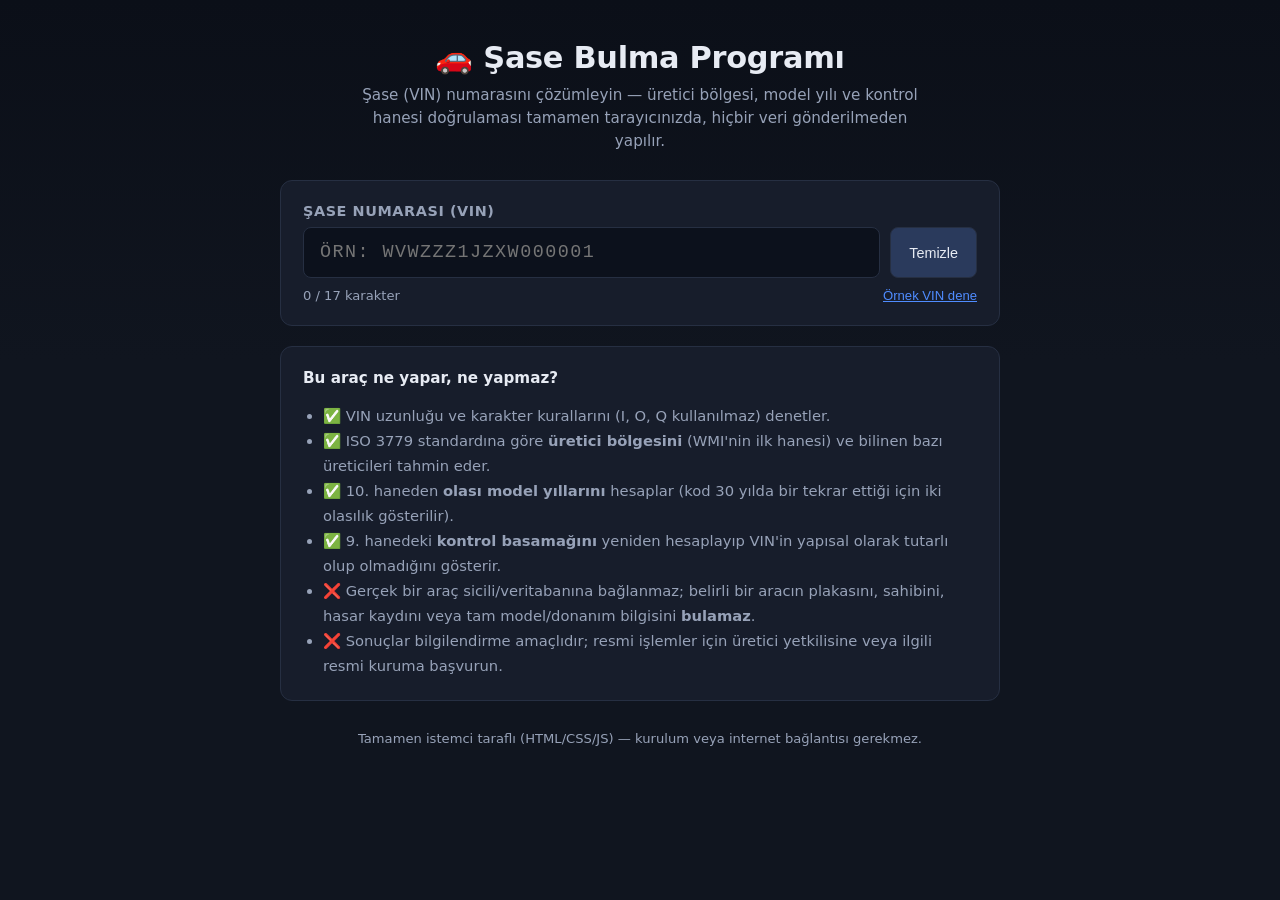
==== apps/sase-bulma-programi/index.html @ 27269a32 "Add Şase Bulma Programı: client-side VIN/chassis number decoder Standalone browser app (no server, n" ====
<!DOCTYPE html>
<html lang="tr">
<head>
<meta charset="UTF-8">
<meta name="viewport" content="width=device-width, initial-scale=1.0">
<title>Şase Bulma Programı</title>
<link rel="stylesheet" href="style.css">
</head>
<body>
  <div class="wrap">
    <header>
      <h1>🚗 Şase Bulma Programı</h1>
      <p class="subtitle">Şase (VIN) numarasını çözümleyin — üretici bölgesi, model yılı ve kontrol hanesi doğrulaması tamamen tarayıcınızda, hiçbir veri gönderilmeden yapılır.</p>
    </header>

    <main>
      <section class="card">
        <label for="vin-input">Şase Numarası (VIN)</label>
        <div class="input-row">
          <input
            id="vin-input"
            type="text"
            maxlength="17"
            autocomplete="off"
            spellcheck="false"
            placeholder="Örn: WVWZZZ1JZXW000001"
          >
          <button id="clear-btn" class="btn-secondary" type="button">Temizle</button>
        </div>
        <div class="input-meta">
          <span id="char-count">0 / 17 karakter</span>
          <button id="sample-btn" class="link-btn" type="button">Örnek VIN dene</button>
        </div>
        <div id="error-box" class="error-box" hidden></div>
      </section>

      <section id="result" class="card" hidden>
        <h2>Sonuç</h2>
        <div class="result-grid" id="result-grid"></div>

        <div class="breakdown">
          <h3>VIN Yapısı</h3>
          <div class="vin-visual" id="vin-visual"></div>
        </div>
      </section>

      <section class="card info-card">
        <h3>Bu araç ne yapar, ne yapmaz?</h3>
        <ul>
          <li>✅ VIN uzunluğu ve karakter kurallarını (I, O, Q kullanılmaz) denetler.</li>
          <li>✅ ISO 3779 standardına göre <strong>üretici bölgesini</strong> (WMI'nin ilk hanesi) ve bilinen bazı üreticileri tahmin eder.</li>
          <li>✅ 10. haneden <strong>olası model yıllarını</strong> hesaplar (kod 30 yılda bir tekrar ettiği için iki olasılık gösterilir).</li>
          <li>✅ 9. hanedeki <strong>kontrol basamağını</strong> yeniden hesaplayıp VIN'in yapısal olarak tutarlı olup olmadığını gösterir.</li>
          <li>❌ Gerçek bir araç sicili/veritabanına bağlanmaz; belirli bir aracın plakasını, sahibini, hasar kaydını veya tam model/donanım bilgisini <strong>bulamaz</strong>.</li>
          <li>❌ Sonuçlar bilgilendirme amaçlıdır; resmi işlemler için üretici yetkilisine veya ilgili resmi kuruma başvurun.</li>
        </ul>
      </section>
    </main>

    <footer>
      <p>Tamamen istemci taraflı (HTML/CSS/JS) — kurulum veya internet bağlantısı gerekmez.</p>
    </footer>
  </div>

  <script src="app.js"></script>
</body>
</html>
---- apps/sase-bulma-programi/style.css ----
:root {
  --bg: #0f1420;
  --panel: #171d2b;
  --panel-border: #262f42;
  --text: #e7ebf3;
  --muted: #97a2b8;
  --accent: #4f8cff;
  --accent-dim: #2a3a5c;
  --good: #35c98f;
  --bad: #ff5d6c;
  --warn: #f5b942;
  --radius: 12px;
  font-size: 16px;
}

* { box-sizing: border-box; }

body {
  margin: 0;
  background: linear-gradient(180deg, #0b0f18, #10151f 40%);
  color: var(--text);
  font-family: "Segoe UI", system-ui, -apple-system, Roboto, Arial, sans-serif;
  min-height: 100vh;
}

.wrap {
  max-width: 760px;
  margin: 0 auto;
  padding: 40px 20px 60px;
}

header { text-align: center; margin-bottom: 28px; }

header h1 {
  margin: 0 0 8px;
  font-size: 1.9rem;
  letter-spacing: -0.01em;
}

.subtitle {
  color: var(--muted);
  margin: 0 auto;
  max-width: 560px;
  line-height: 1.5;
  font-size: 0.95rem;
}

.card {
  background: var(--panel);
  border: 1px solid var(--panel-border);
  border-radius: var(--radius);
  padding: 22px;
  margin-bottom: 20px;
}

label {
  display: block;
  font-weight: 600;
  margin-bottom: 8px;
  font-size: 0.9rem;
  color: var(--muted);
  text-transform: uppercase;
  letter-spacing: 0.04em;
}

.input-row {
  display: flex;
  gap: 10px;
}

#vin-input {
  flex: 1;
  background: #0c111c;
  border: 1px solid var(--panel-border);
  color: var(--text);
  border-radius: 8px;
  padding: 14px 16px;
  font-size: 1.15rem;
  font-family: "SFMono-Regular", Consolas, "Liberation Mono", Menlo, monospace;
  letter-spacing: 0.08em;
  text-transform: uppercase;
  outline: none;
  transition: border-color 0.15s;
}

#vin-input:focus { border-color: var(--accent); }

.btn-secondary {
  background: var(--accent-dim);
  color: var(--text);
  border: 1px solid var(--panel-border);
  border-radius: 8px;
  padding: 0 18px;
  cursor: pointer;
  font-size: 0.9rem;
}

.btn-secondary:hover { filter: brightness(1.25); }

.input-meta {
  display: flex;
  justify-content: space-between;
  align-items: center;
  margin-top: 10px;
  font-size: 0.82rem;
  color: var(--muted);
}

.link-btn {
  background: none;
  border: none;
  color: var(--accent);
  cursor: pointer;
  font-size: 0.82rem;
  padding: 0;
  text-decoration: underline;
}

.error-box {
  margin-top: 14px;
  background: rgba(255, 93, 108, 0.1);
  border: 1px solid rgba(255, 93, 108, 0.35);
  color: #ff9aa4;
  padding: 12px 14px;
  border-radius: 8px;
  font-size: 0.88rem;
  line-height: 1.5;
}

#result h2 {
  margin-top: 0;
  font-size: 1.1rem;
}

.result-grid {
  display: grid;
  grid-template-columns: 1fr 1fr;
  gap: 14px;
  margin-bottom: 24px;
}

@media (max-width: 520px) {
  .result-grid { grid-template-columns: 1fr; }
}

.result-item {
  background: #0c111c;
  border: 1px solid var(--panel-border);
  border-radius: 10px;
  padding: 14px 16px;
}

.result-item .rlabel {
  font-size: 0.75rem;
  text-transform: uppercase;
  letter-spacing: 0.05em;
  color: var(--muted);
  margin-bottom: 6px;
}

.result-item .rvalue {
  font-size: 1.05rem;
  font-weight: 600;
}

.result-item.status-ok .rvalue { color: var(--good); }
.result-item.status-warn .rvalue { color: var(--warn); }
.result-item.status-bad .rvalue { color: var(--bad); }

.breakdown h3 {
  font-size: 0.95rem;
  color: var(--muted);
  margin-bottom: 12px;
}

.vin-visual {
  display: flex;
  flex-wrap: wrap;
  gap: 6px;
  font-family: monospace;
}

.vin-char {
  display: flex;
  flex-direction: column;
  align-items: center;
  gap: 4px;
}

.vin-char .box {
  width: 34px;
  height: 34px;
  display: flex;
  align-items: center;
  justify-content: center;
  border-radius: 6px;
  font-weight: 700;
  font-size: 1rem;
  background: var(--accent-dim);
  border: 1px solid var(--panel-border);
}

.vin-char .seg-label {
  font-size: 0.6rem;
  color: var(--muted);
  text-align: center;
  max-width: 60px;
}

.vin-char.wmi .box { background: #2a4a7c; }
.vin-char.vds .box { background: #3a3560; }
.vin-char.year .box { background: #5c3a1e; }
.vin-char.plant .box { background: #1e5c4a; }
.vin-char.serial .box { background: #4a1e5c; }

.info-card ul {
  margin: 0;
  padding-left: 20px;
  line-height: 1.7;
  font-size: 0.92rem;
  color: var(--muted);
}

.info-card h3 { margin-top: 0; font-size: 0.95rem; color: var(--text); }

footer {
  text-align: center;
  color: var(--muted);
  font-size: 0.82rem;
  margin-top: 30px;
}
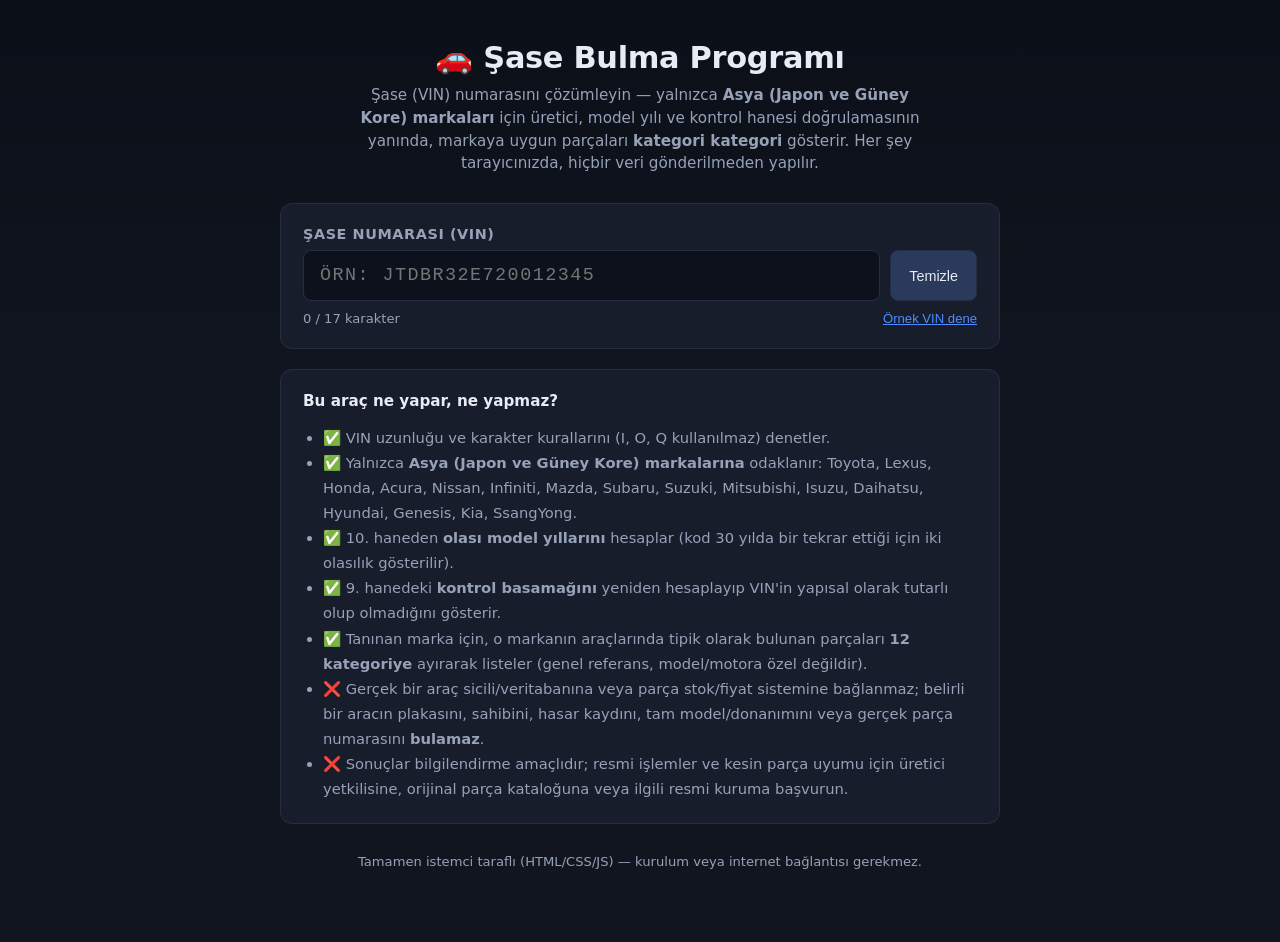
==== commit 8bd2d229: "Narrow VIN coverage to Asian brands and add categorized parts reference Restrict the WMI table to Ja" ====
--- a/apps/sase-bulma-programi/index.html
+++ b/apps/sase-bulma-programi/index.html
@@ -10,7 +10,7 @@
   <div class="wrap">
     <header>
       <h1>🚗 Şase Bulma Programı</h1>
-      <p class="subtitle">Şase (VIN) numarasını çözümleyin — üretici bölgesi, model yılı ve kontrol hanesi doğrulaması tamamen tarayıcınızda, hiçbir veri gönderilmeden yapılır.</p>
+      <p class="subtitle">Şase (VIN) numarasını çözümleyin — yalnızca <strong>Asya (Japon ve Güney Kore) markaları</strong> için üretici, model yılı ve kontrol hanesi doğrulamasının yanında, markaya uygun parçaları <strong>kategori kategori</strong> gösterir. Her şey tarayıcınızda, hiçbir veri gönderilmeden yapılır.</p>
     </header>
 
     <main>
@@ -23,7 +23,7 @@
             maxlength="17"
             autocomplete="off"
             spellcheck="false"
-            placeholder="Örn: WVWZZZ1JZXW000001"
+            placeholder="Örn: JTDBR32E720012345"
           >
           <button id="clear-btn" class="btn-secondary" type="button">Temizle</button>
         </div>
@@ -44,15 +44,22 @@
         </div>
       </section>
 
+      <section id="parts" class="card" hidden>
+        <h2>Uyumlu Parça Kategorileri</h2>
+        <p class="parts-intro" id="parts-intro"></p>
+        <div class="parts-grid" id="parts-grid"></div>
+      </section>
+
       <section class="card info-card">
         <h3>Bu araç ne yapar, ne yapmaz?</h3>
         <ul>
           <li>✅ VIN uzunluğu ve karakter kurallarını (I, O, Q kullanılmaz) denetler.</li>
-          <li>✅ ISO 3779 standardına göre <strong>üretici bölgesini</strong> (WMI'nin ilk hanesi) ve bilinen bazı üreticileri tahmin eder.</li>
+          <li>✅ Yalnızca <strong>Asya (Japon ve Güney Kore) markalarına</strong> odaklanır: Toyota, Lexus, Honda, Acura, Nissan, Infiniti, Mazda, Subaru, Suzuki, Mitsubishi, Isuzu, Daihatsu, Hyundai, Genesis, Kia, SsangYong.</li>
           <li>✅ 10. haneden <strong>olası model yıllarını</strong> hesaplar (kod 30 yılda bir tekrar ettiği için iki olasılık gösterilir).</li>
           <li>✅ 9. hanedeki <strong>kontrol basamağını</strong> yeniden hesaplayıp VIN'in yapısal olarak tutarlı olup olmadığını gösterir.</li>
-          <li>❌ Gerçek bir araç sicili/veritabanına bağlanmaz; belirli bir aracın plakasını, sahibini, hasar kaydını veya tam model/donanım bilgisini <strong>bulamaz</strong>.</li>
-          <li>❌ Sonuçlar bilgilendirme amaçlıdır; resmi işlemler için üretici yetkilisine veya ilgili resmi kuruma başvurun.</li>
+          <li>✅ Tanınan marka için, o markanın araçlarında tipik olarak bulunan parçaları <strong>12 kategoriye</strong> ayırarak listeler (genel referans, model/motora özel değildir).</li>
+          <li>❌ Gerçek bir araç sicili/veritabanına veya parça stok/fiyat sistemine bağlanmaz; belirli bir aracın plakasını, sahibini, hasar kaydını, tam model/donanımını veya gerçek parça numarasını <strong>bulamaz</strong>.</li>
+          <li>❌ Sonuçlar bilgilendirme amaçlıdır; resmi işlemler ve kesin parça uyumu için üretici yetkilisine, orijinal parça kataloğuna veya ilgili resmi kuruma başvurun.</li>
         </ul>
       </section>
     </main>
--- a/apps/sase-bulma-programi/style.css
+++ b/apps/sase-bulma-programi/style.css
@@ -213,6 +213,59 @@
 .vin-char.plant .box { background: #1e5c4a; }
 .vin-char.serial .box { background: #4a1e5c; }
 
+.parts-intro {
+  color: var(--muted);
+  font-size: 0.9rem;
+  line-height: 1.6;
+  margin-top: 0;
+}
+
+.parts-grid {
+  display: grid;
+  grid-template-columns: repeat(auto-fill, minmax(240px, 1fr));
+  gap: 10px;
+  margin-top: 14px;
+}
+
+.part-category {
+  background: #0c111c;
+  border: 1px solid var(--panel-border);
+  border-radius: 10px;
+  padding: 4px 4px;
+}
+
+.part-category summary {
+  cursor: pointer;
+  list-style: none;
+  padding: 10px 12px;
+  font-weight: 600;
+  font-size: 0.92rem;
+  display: flex;
+  align-items: center;
+  gap: 8px;
+}
+
+.part-category summary::-webkit-details-marker { display: none; }
+
+.part-category summary::after {
+  content: "+";
+  margin-left: auto;
+  color: var(--muted);
+  font-weight: 400;
+}
+
+.part-category[open] summary::after { content: "−"; }
+
+.cat-icon { font-size: 1.05rem; }
+
+.part-category ul {
+  margin: 0;
+  padding: 0 16px 12px 34px;
+  color: var(--muted);
+  font-size: 0.85rem;
+  line-height: 1.7;
+}
+
 .info-card ul {
   margin: 0;
   padding-left: 20px;
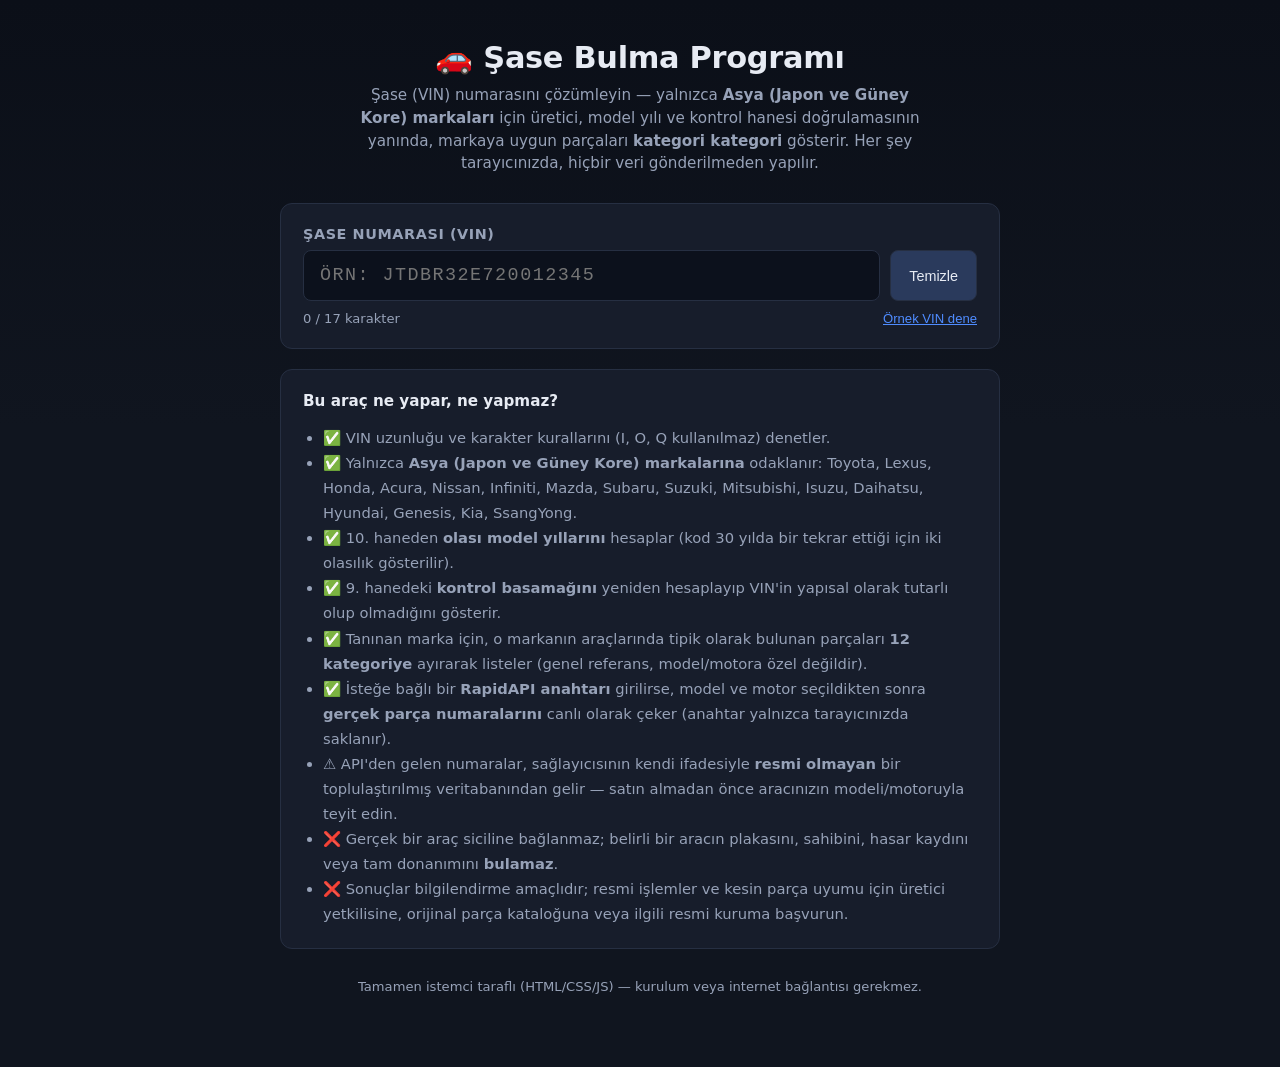
==== commit bb3ba017: "Add optional live parts-catalog lookup with real part numbers Wire the app to the RapidAPI "Auto Par" ====
--- a/apps/sase-bulma-programi/index.html
+++ b/apps/sase-bulma-programi/index.html
@@ -47,7 +47,36 @@
       <section id="parts" class="card" hidden>
         <h2>Uyumlu Parça Kategorileri</h2>
         <p class="parts-intro" id="parts-intro"></p>
-        <div class="parts-grid" id="parts-grid"></div>
+
+        <details class="api-panel" id="api-panel">
+          <summary>🔑 Gerçek parça numaraları için API anahtarı (isteğe bağlı)</summary>
+          <div class="api-body">
+            <p>
+              Aşağıya bir <strong>RapidAPI</strong> anahtarı girerseniz, aracınızın modeline ve
+              motoruna göre <strong>gerçek parça numaraları</strong> (muadil + OEM çapraz referans)
+              canlı olarak çekilir. Anahtar yalnızca kendi tarayıcınızda
+              (<code>localStorage</code>) saklanır ve istek doğrudan tarayıcınızdan API'ye gider.
+            </p>
+            <div class="input-row">
+              <input id="api-key-input" type="password" autocomplete="off" spellcheck="false"
+                     placeholder="RapidAPI anahtarınız">
+              <button id="api-key-save" class="btn-secondary" type="button">Kaydet</button>
+              <button id="api-key-clear" class="btn-secondary" type="button">Sil</button>
+            </div>
+            <p class="api-hint" id="api-key-status"></p>
+          </div>
+        </details>
+
+        <div id="live-catalog" hidden>
+          <div class="selector-row" id="selector-row"></div>
+          <div class="catalog-status" id="catalog-status"></div>
+          <div class="parts-grid" id="live-parts-grid"></div>
+        </div>
+
+        <div id="generic-parts">
+          <h3 class="generic-heading" id="generic-heading">Genel parça kategorileri</h3>
+          <div class="parts-grid" id="parts-grid"></div>
+        </div>
       </section>
 
       <section class="card info-card">
@@ -58,7 +87,9 @@
           <li>✅ 10. haneden <strong>olası model yıllarını</strong> hesaplar (kod 30 yılda bir tekrar ettiği için iki olasılık gösterilir).</li>
           <li>✅ 9. hanedeki <strong>kontrol basamağını</strong> yeniden hesaplayıp VIN'in yapısal olarak tutarlı olup olmadığını gösterir.</li>
           <li>✅ Tanınan marka için, o markanın araçlarında tipik olarak bulunan parçaları <strong>12 kategoriye</strong> ayırarak listeler (genel referans, model/motora özel değildir).</li>
-          <li>❌ Gerçek bir araç sicili/veritabanına veya parça stok/fiyat sistemine bağlanmaz; belirli bir aracın plakasını, sahibini, hasar kaydını, tam model/donanımını veya gerçek parça numarasını <strong>bulamaz</strong>.</li>
+          <li>✅ İsteğe bağlı bir <strong>RapidAPI anahtarı</strong> girilirse, model ve motor seçildikten sonra <strong>gerçek parça numaralarını</strong> canlı olarak çeker (anahtar yalnızca tarayıcınızda saklanır).</li>
+          <li>⚠️ API'den gelen numaralar, sağlayıcısının kendi ifadesiyle <strong>resmi olmayan</strong> bir toplulaştırılmış veritabanından gelir — satın almadan önce aracınızın modeli/motoruyla teyit edin.</li>
+          <li>❌ Gerçek bir araç siciline bağlanmaz; belirli bir aracın plakasını, sahibini, hasar kaydını veya tam donanımını <strong>bulamaz</strong>.</li>
           <li>❌ Sonuçlar bilgilendirme amaçlıdır; resmi işlemler ve kesin parça uyumu için üretici yetkilisine, orijinal parça kataloğuna veya ilgili resmi kuruma başvurun.</li>
         </ul>
       </section>
--- a/apps/sase-bulma-programi/style.css
+++ b/apps/sase-bulma-programi/style.css
@@ -266,6 +266,145 @@
   line-height: 1.7;
 }
 
+/* --- API anahtarı paneli --- */
+
+.api-panel {
+  background: #0c111c;
+  border: 1px solid var(--panel-border);
+  border-radius: 10px;
+  margin-bottom: 16px;
+}
+
+.api-panel summary {
+  cursor: pointer;
+  padding: 12px 14px;
+  font-weight: 600;
+  font-size: 0.9rem;
+}
+
+.api-body {
+  padding: 0 14px 14px;
+  font-size: 0.85rem;
+  color: var(--muted);
+  line-height: 1.6;
+}
+
+.api-body code {
+  background: var(--accent-dim);
+  padding: 1px 5px;
+  border-radius: 4px;
+}
+
+#api-key-input {
+  flex: 1;
+  background: #060a12;
+  border: 1px solid var(--panel-border);
+  color: var(--text);
+  border-radius: 8px;
+  padding: 10px 12px;
+  font-size: 0.9rem;
+  outline: none;
+}
+
+#api-key-input:focus { border-color: var(--accent); }
+
+.api-hint { margin: 10px 0 0; font-size: 0.8rem; }
+.api-hint.ok { color: var(--good); }
+.api-hint.warn { color: var(--warn); }
+.api-hint.error { color: var(--bad); }
+
+/* --- Canlı katalog seçicileri --- */
+
+.selector-row {
+  display: grid;
+  grid-template-columns: repeat(auto-fit, minmax(190px, 1fr));
+  gap: 10px;
+  margin-bottom: 12px;
+}
+
+.selector label {
+  font-size: 0.7rem;
+  margin-bottom: 4px;
+}
+
+.selector select {
+  width: 100%;
+  background: #0c111c;
+  border: 1px solid var(--panel-border);
+  color: var(--text);
+  border-radius: 8px;
+  padding: 9px 10px;
+  font-size: 0.85rem;
+  outline: none;
+}
+
+.selector select:focus { border-color: var(--accent); }
+
+.catalog-status {
+  font-size: 0.82rem;
+  color: var(--muted);
+  margin-bottom: 12px;
+  min-height: 1.2em;
+}
+
+.catalog-status.ok { color: var(--good); }
+.catalog-status.warn { color: var(--warn); }
+.catalog-status.error { color: var(--bad); }
+.catalog-status.loading { color: var(--accent); }
+
+.part-category.live { grid-column: 1 / -1; }
+
+.live-body { padding: 0 12px 12px; }
+
+.live-body .part-category {
+  margin-top: 6px;
+  background: #070b13;
+}
+
+.loading-line {
+  font-size: 0.8rem;
+  color: var(--muted);
+  margin: 8px 0 0;
+}
+
+.loading-line.error { color: var(--bad); }
+
+.articles-table {
+  width: 100%;
+  border-collapse: collapse;
+  font-size: 0.82rem;
+  margin-top: 8px;
+  display: block;
+  overflow-x: auto;
+}
+
+.articles-table th,
+.articles-table td {
+  text-align: left;
+  padding: 7px 10px;
+  border-bottom: 1px solid var(--panel-border);
+  white-space: nowrap;
+}
+
+.articles-table th {
+  color: var(--muted);
+  font-size: 0.72rem;
+  text-transform: uppercase;
+  letter-spacing: 0.04em;
+}
+
+.articles-table .article-no {
+  font-family: "SFMono-Regular", Consolas, Menlo, monospace;
+  font-weight: 700;
+  color: var(--accent);
+}
+
+.generic-heading {
+  font-size: 0.9rem;
+  color: var(--muted);
+  margin: 22px 0 10px;
+}
+
 .info-card ul {
   margin: 0;
   padding-left: 20px;
